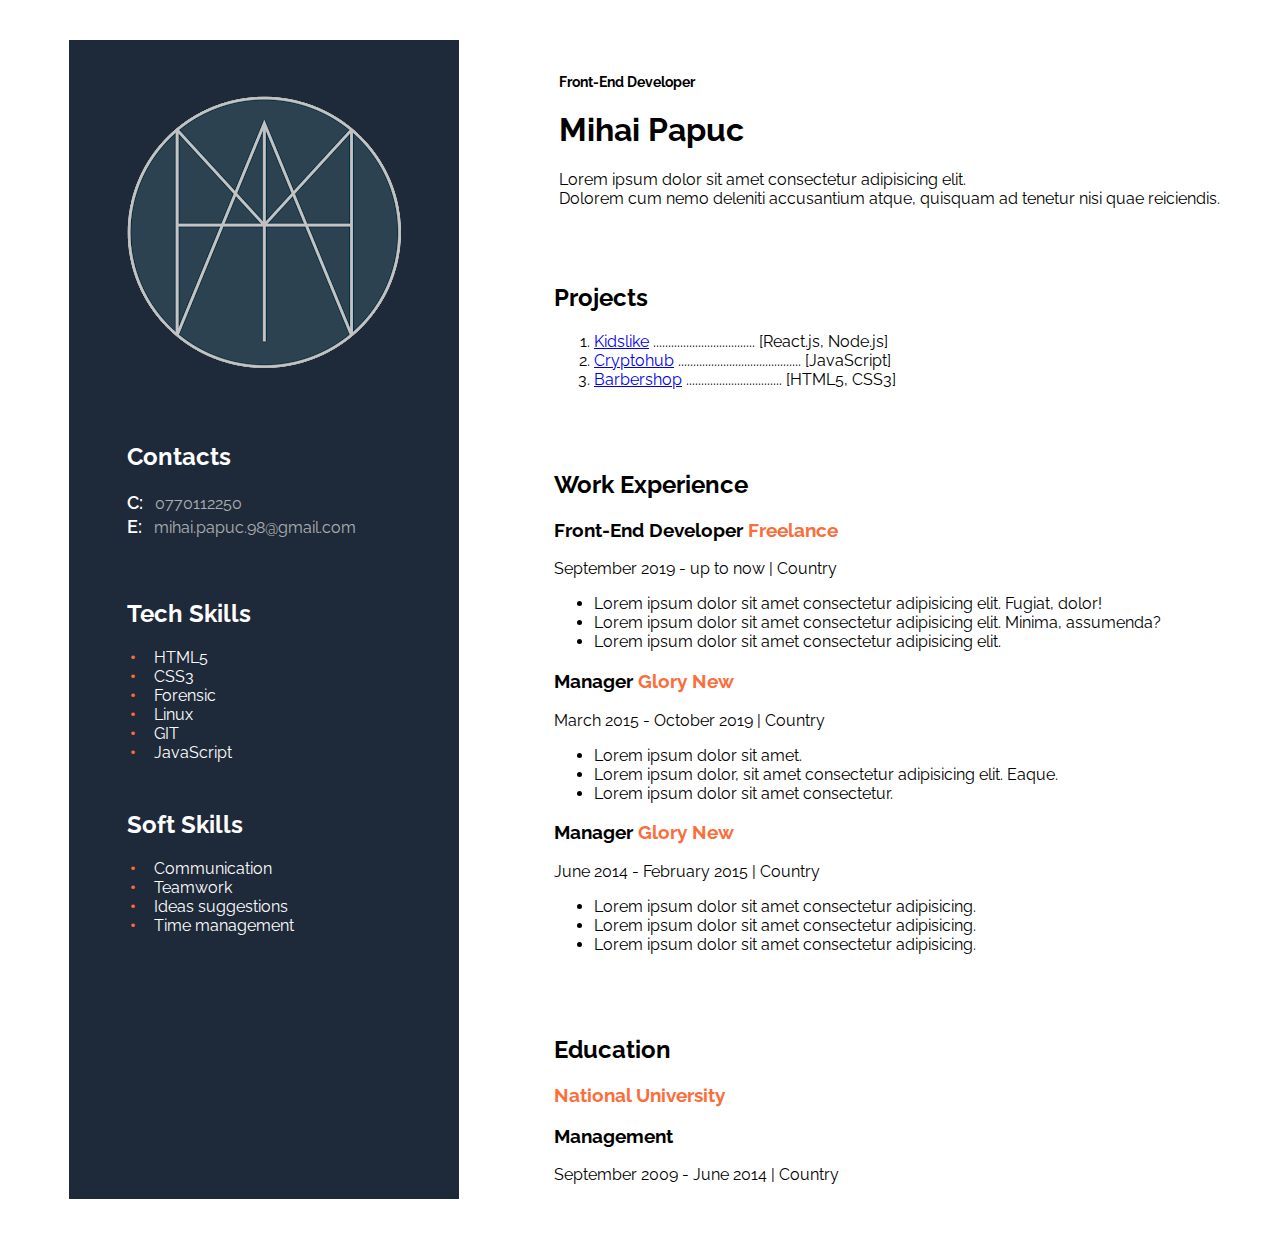
==== root/index.html @ 4900404e "First Commit" ====
<!DOCTYPE html>
<html lang="en">
<head>
    <meta charset="UTF-8">
    <meta http-equiv="X-UA-Compatible" content="IE=edge">
    <meta name="viewport" content="width=device-width, initial-scale=1.0">
    <title>My CV</title>
    <link rel="stylesheet" href="./styles/styles.css">
</head>
<body>
    <!-- Our app -->
    <div class="main-section">
        <!-- Main section -->
        <div class="right-section">
            <!-- Personal information section -->
            <div class="about-me-sec">
                <h3 id="profession">Front-End Developer</h3>
                <h1>Mihai Papuc</h1>
                <span id="description">Lorem ipsum dolor sit amet consectetur adipisicing elit. <br>
                    Dolorem cum nemo deleniti accusantium atque,
                    quisquam ad
                    tenetur nisi quae reiciendis.</span>
            </div>
            <!-- Projects -->
            <div class="projects">
                <h2>Projects</h2>
                <ol>
                    <li class="prj-list" id="firstList"><a href='https://kidslike.p.goit.global/auth'>Kidslike</a>
                        <span>..................................</span>
                        <span>[React.js, Node.js]</span>
                    </li>
                    <li class="prj-list" id="secondList"><a href='https://cryptohub.p.goit.global/'>Cryptohub</a>
                        <span>.........................................</span>
                        <span>[JavaScript]</span>
                    </li>
                    <li class="prj-list" id="thirdList"><a href='https://barbershop.p.goit.global/'>Barbershop</a>
                        <span>................................</span>
                        <span>[HTML5, CSS3]</span>
                    </li>
                </ol>
            </div>
            <!-- Work experience -->
            <div class="jobs">
                <!-- Current job -->
                <div class="current-job">
                    <h2>Work Experience</h2>
                    <h3>Front-End Developer <span style='color:#FB6D3A'>Freelance</span></h3>
                    <span>September 2019 - up to now | Country</span>
                    <ul>
                        <li>Lorem ipsum dolor sit amet consectetur adipisicing elit. Fugiat, dolor!</li>
                        <li>Lorem ipsum dolor sit amet consectetur adipisicing elit. Minima, assumenda?</li>
                        <li>Lorem ipsum dolor sit amet consectetur adipisicing elit.</li>
                    </ul>
                </div>

                <!-- Last job -->
                <div class="last-job">
                    <h3>Manager <span style='color:#FB6D3A'>Glory New</span></h3>
                    <span>March 2015 - October 2019 | Country</span>

                    <ul>
                        <li>Lorem ipsum dolor sit amet.</li>
                        <li>Lorem ipsum dolor, sit amet consectetur adipisicing elit. Eaque.</li>
                        <li>Lorem ipsum dolor sit amet consectetur.</li>
                    </ul>
                </div>

                <!-- First job -->
                <div class="first-job">
                    <h3>Manager <span style='color:#FB6D3A'>Glory New</span></h3>
                    <span>June 2014 - February 2015 | Country</span>
                    <ul>
                        <li>Lorem ipsum dolor sit amet consectetur adipisicing.</li>
                        <li>Lorem ipsum dolor sit amet consectetur adipisicing.</li>
                        <li>Lorem ipsum dolor sit amet consectetur adipisicing.</li>
                    </ul>
                </div>
            </div>

            <!-- Education -->
            <div class="education">
                <h2>Education</h2>
                <h3><span style='color:#FB6D3A'>National University</span></h3>
                <h3>Management</h3>
                <span>September 2009 - June 2014 | Country</span>
            </div>

        </div>
        <!-- Side bar -->
        <aside class="left-section">
            <img src="./img/avatar.png" alt="avatar CV" id="imgProfile">

            <!-- Contacts section -->
            <!-- Phone number -->
            <div class="contacts">
                <div class="contacts-content">
                    <h2 class="left-section-titile">Contacts</h2>
                    <span class="contacts-block">C:</span>
                    <a href="tel:+40770112250" id="phone">0770112250</a>
                </div>

                <!-- Email to -->
                <div class="contacts-content">
                    <span class="contacts-block">E:</span>
                    <a href=" mailto: mihai.papuc.98@gmail.com" id="email">mihai.papuc.98@gmail.com</a>
                </div>
            </div>

            <!-- Tech Skills -->
            <div class="tech-skills">
                <h2>Tech Skills</h2>
                <ul>
                    <li>HTML5</li>
                    <li>CSS3</li>
                    <li>Forensic</li>
                    <li>Linux</li>
                    <li>GIT</li>
                    <li>JavaScript</li>
                </ul>
            </div>

            <!-- Soft Skills -->
            <div class="soft-skills">
                <h2>Soft Skills</h2>
                <ul>
                    <li>Communication</li>
                    <li>Teamwork</li>
                    <li>Ideas suggestions</li>
                    <li>Time management</li>
                </ul>
            </div>
        </aside>
    </div>
</body>
</html>
---- root/styles/styles.css ----
@import url('https://fonts.googleapis.com/css2?family=Raleway:wght@100;400;600;800&family=Roboto:wght@100;500;900&display=swap');

body {
    font-family: "Raleway", sans-serif;
}

.main-section {
    /* Imparte pagina in doua */
    display: flex;
    /* default flex este pe row, si se aseaza in dreapta...design-ul este facut pentru stanga */
    flex-direction: row-reverse;
    /* latimea proiectului---unde se afla content */
    width: 1200px;
    /* in jurul cv-ului este o margine de 40 pixeli */
    margin: 40px auto;

}

#profession {
    font-size: 14px;
    color: #000;
}

/* left section + all components */
.left-section {
    background-color: #1E2939;
    padding: 10px;
    width: 370px;
}

#imgProfile {
    align-content: center;
    padding: 40px;
}

.left-section-title {
    font-size: 20px;
    line-height: 24px;
}

.contacts {
    color: #fff;
    padding-left: 3rem;
    margin-bottom: 60px;
}

.contacts-content {
    font-weight: 600;
}

.contacts-block {
    margin-right: 0.5rem;
    line-height: 24px;
    font-size: 1.1rem;
}

#phone,
#email {
    font-weight: 400;
    color: #e7e6e1;
    text-decoration: none;
    font-size: 1.02rem;
    opacity: 0.7;
}

.tech-skills,
.soft-skills {
    color: #fff;
    padding-left: 3rem;
    margin-bottom: 3rem;
    font-weight: 400;
}

.tech-skills ul {
    list-style: none;
}

.soft-skills ul {
    list-style: none;
}


.tech-skills ul li::before {
    content: "\2022";
    color: #FB6D3A;
    font-weight: 800;
    display: inline-block;
    width: 1.5rem;
    margin-left: -2.3rem;
}

.soft-skills ul {
    list-style: none;
}

.soft-skills ul li::before {
    content: "\2022";
    color: #FB6D3A;
    font-weight: 800;
    display: inline-block;
    width: 1.5rem;
    margin-left: -2.3rem;
}

/* right section + all components */

.right-section {
    margin-left: 80px;
}

.about-me-sec {
    padding: 20px;
}

.projects {
    margin-top: 20px;
    padding: 15px;
}


.jobs {
    padding: 15px;
    margin-top: 15px;
}

.education {
    padding: 15px;
    margin-top: 15px;
}
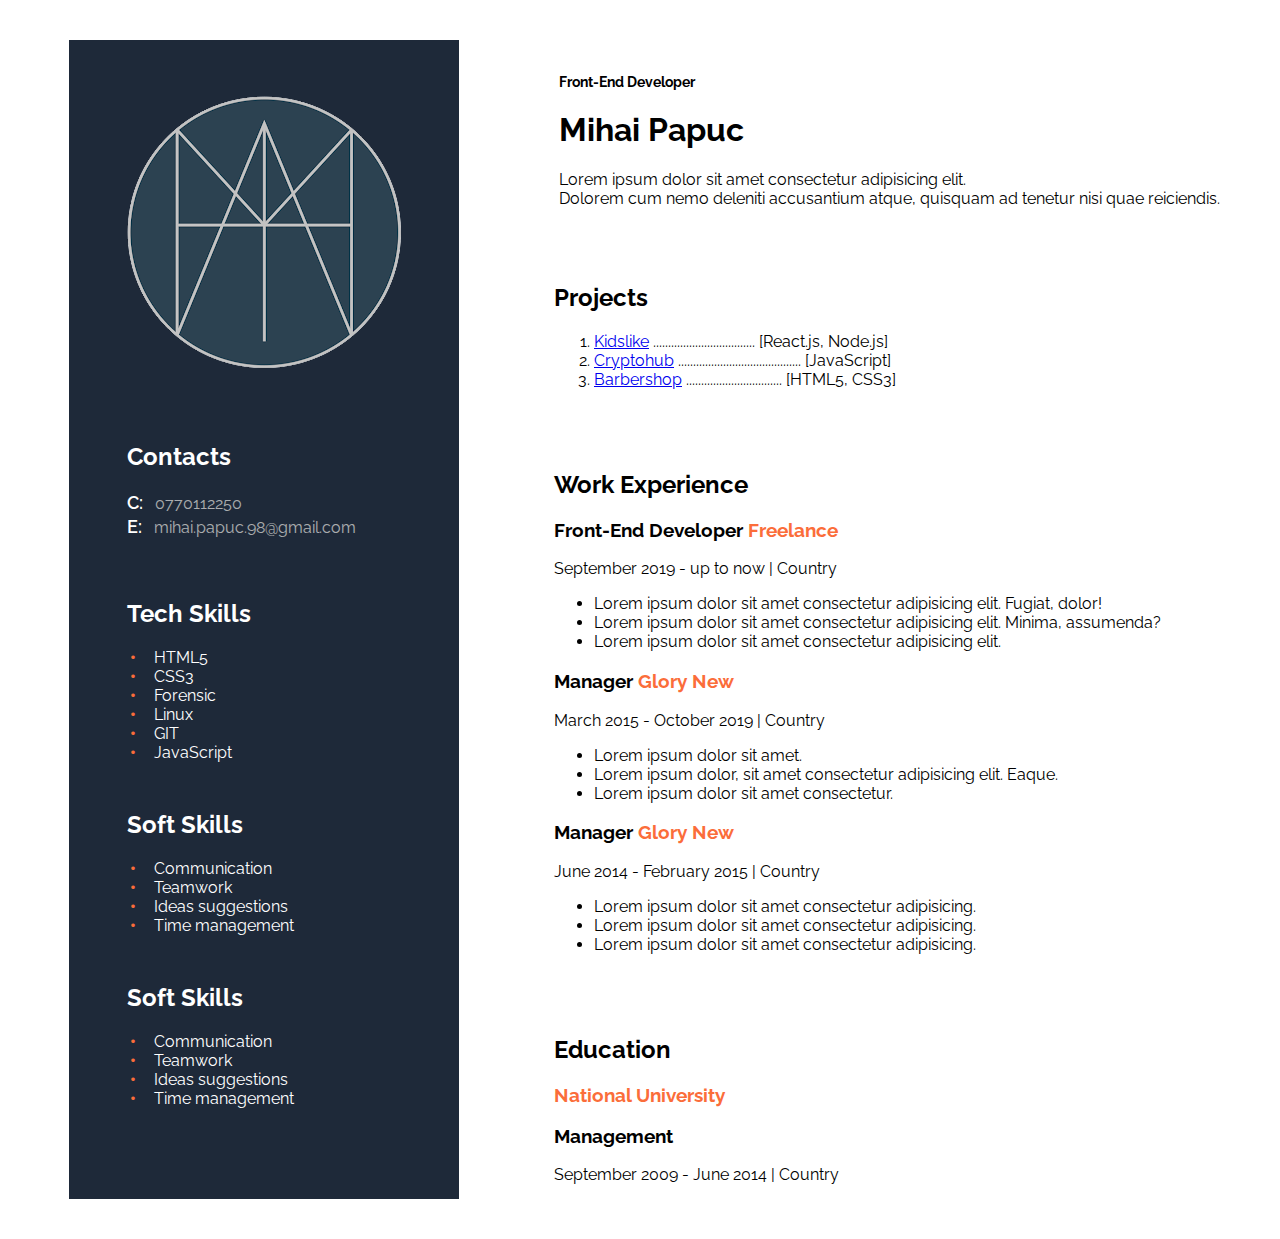
==== commit 2929e9c8: "Add a new div" ====
--- a/root/index.html
+++ b/root/index.html
@@ -129,6 +129,15 @@
                     <li>Time management</li>
                 </ul>
             </div>
+            <div class="soft-skills">
+                <h2>Soft Skills</h2>
+                <ul>
+                    <li>Communication</li>
+                    <li>Teamwork</li>
+                    <li>Ideas suggestions</li>
+                    <li>Time management</li>
+                </ul>
+            </div>
         </aside>
     </div>
 </body>
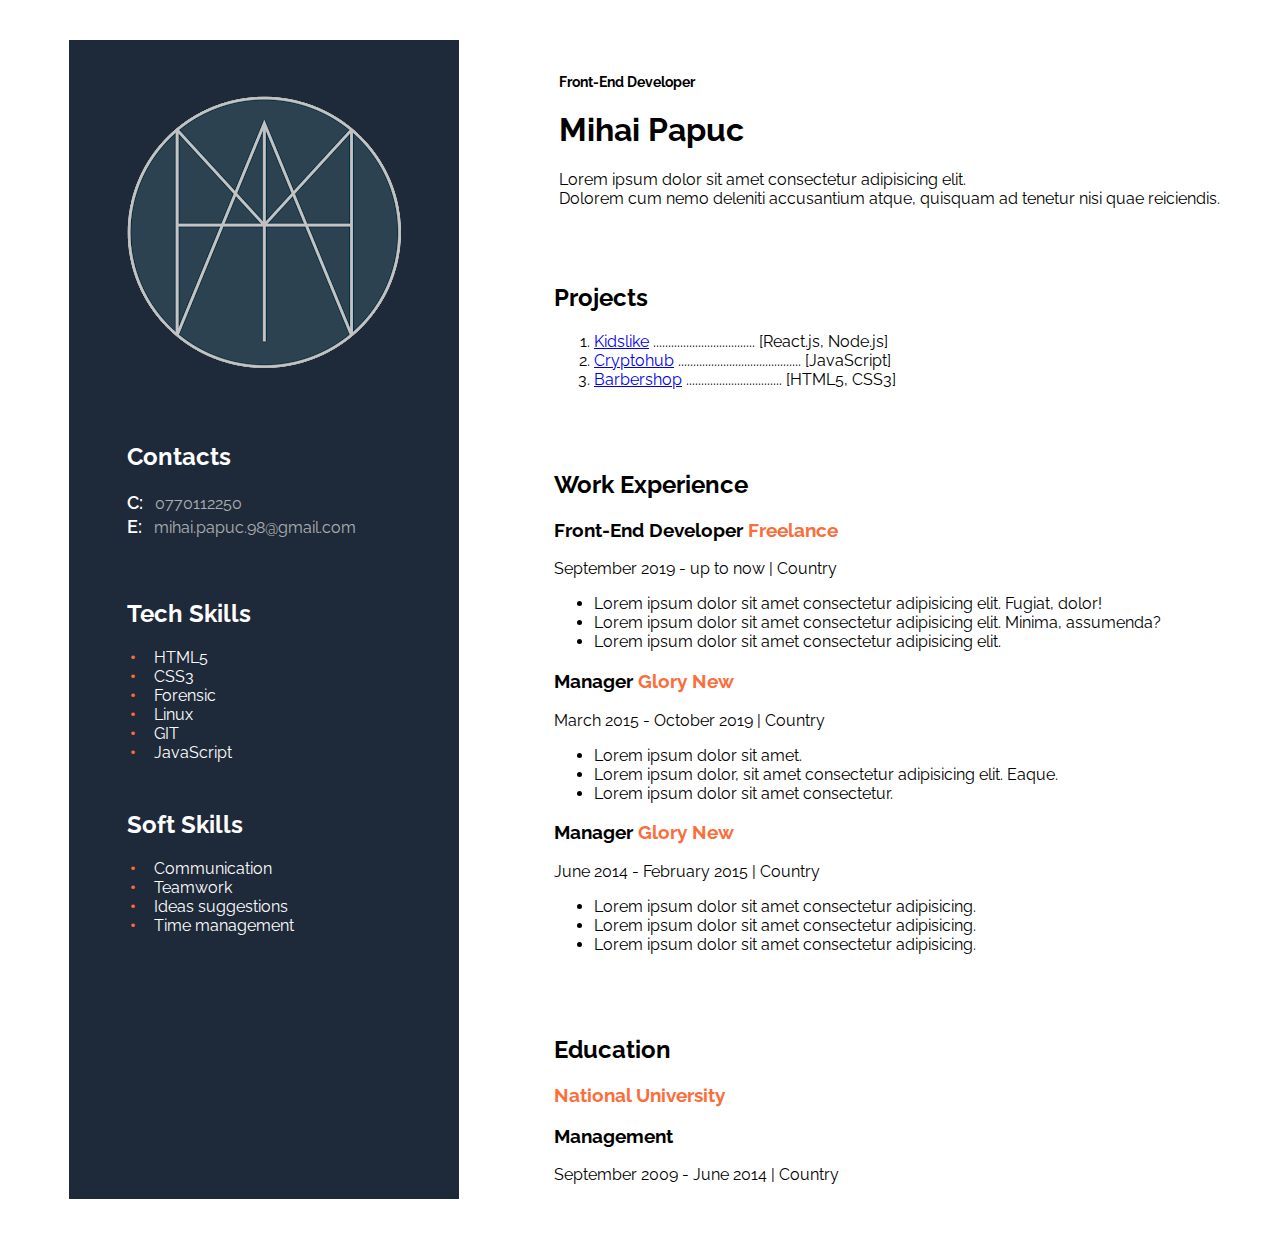
==== commit 01c42b4b: "remove div section" ====
--- a/root/index.html
+++ b/root/index.html
@@ -129,15 +129,6 @@
                     <li>Time management</li>
                 </ul>
             </div>
-            <div class="soft-skills">
-                <h2>Soft Skills</h2>
-                <ul>
-                    <li>Communication</li>
-                    <li>Teamwork</li>
-                    <li>Ideas suggestions</li>
-                    <li>Time management</li>
-                </ul>
-            </div>
         </aside>
     </div>
 </body>
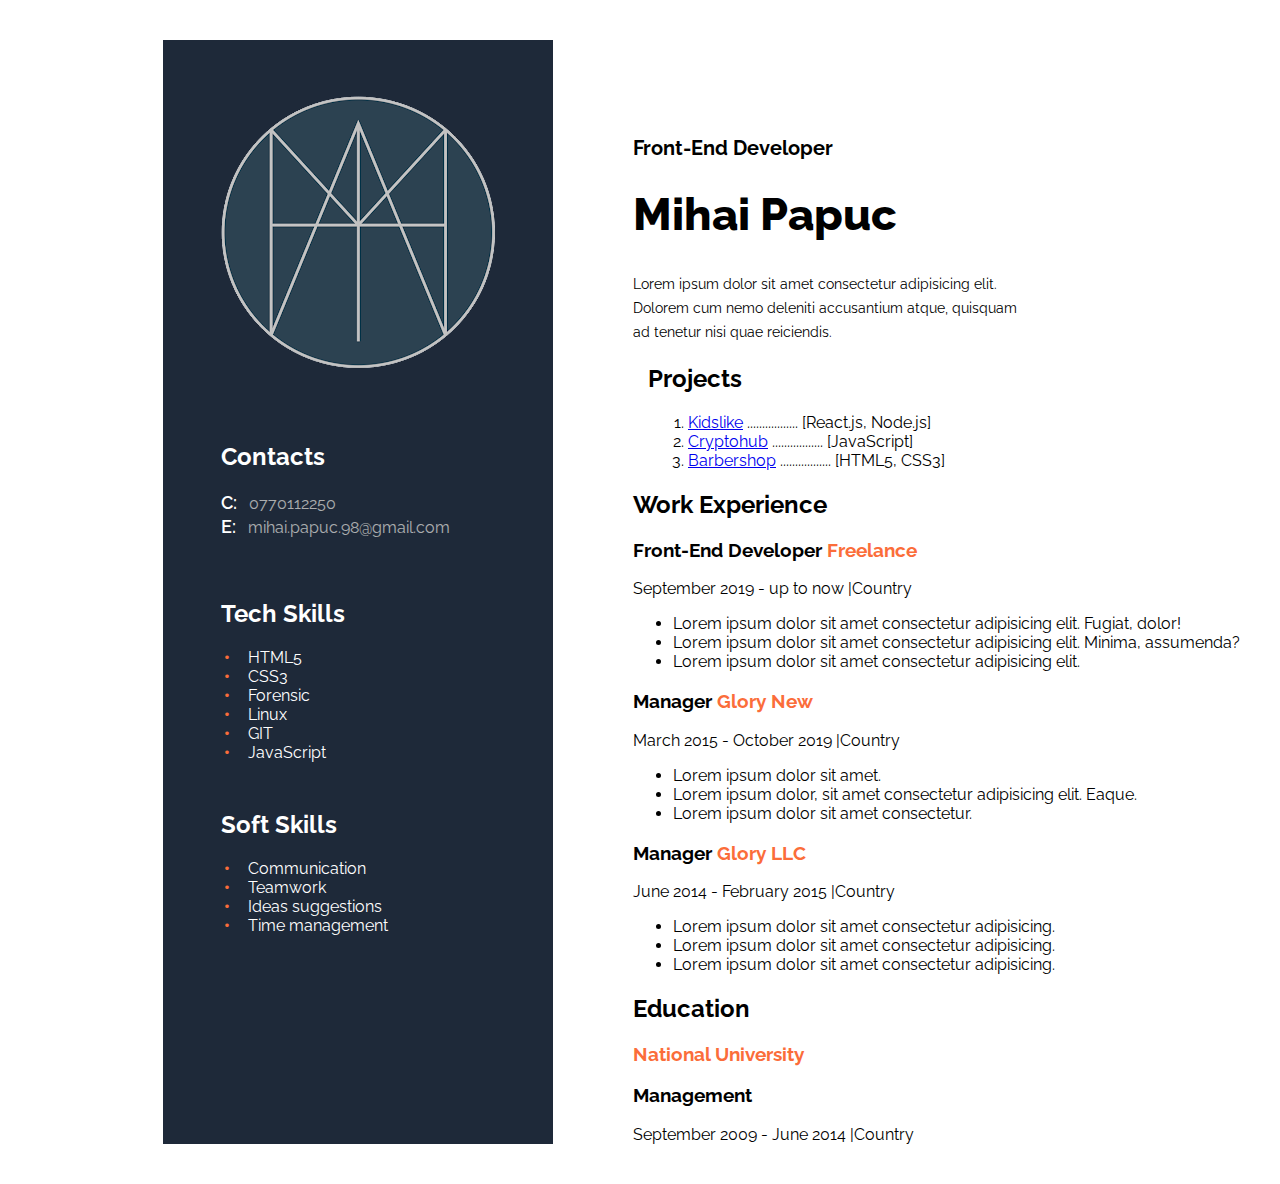
==== commit 74fe806b: "add changes to html" ====
--- a/root/index.html
+++ b/root/index.html
@@ -15,7 +15,7 @@
             <!-- Personal information section -->
             <div class="about-me-sec">
                 <h3 id="profession">Front-End Developer</h3>
-                <h1>Mihai Papuc</h1>
+                <h1 id="personName">Mihai Papuc</h1>
                 <span id="description">Lorem ipsum dolor sit amet consectetur adipisicing elit. <br>
                     Dolorem cum nemo deleniti accusantium atque,
                     quisquam ad
@@ -23,29 +23,39 @@
             </div>
             <!-- Projects -->
             <div class="projects">
-                <h2>Projects</h2>
-                <ol>
-                    <li class="prj-list" id="firstList"><a href='https://kidslike.p.goit.global/auth'>Kidslike</a>
-                        <span>..................................</span>
-                        <span>[React.js, Node.js]</span>
+                <h2 class="right-sec-block-title">Projects</h2>
+                <ol id="olList">
+                    <li class="right-section-list">
+                        <span class="project-items">
+                            <a href='https://kidslike.p.goit.global/auth'>Kidslike</a>
+                            .................
+                            <span class="bracket">[</span>React.js, Node.js<span class="bracket">]</span>
+                        </span>
                     </li>
-                    <li class="prj-list" id="secondList"><a href='https://cryptohub.p.goit.global/'>Cryptohub</a>
-                        <span>.........................................</span>
-                        <span>[JavaScript]</span>
+                    <li class="right-section-list">
+                        <span class="project-items">
+                            <a href='https://cryptohub.p.goit.global/'>Cryptohub</a>
+                            .................
+                            <span class="bracket">[</span>JavaScript<span class="bracket">]</span>
+                        </span>
                     </li>
-                    <li class="prj-list" id="thirdList"><a href='https://barbershop.p.goit.global/'>Barbershop</a>
-                        <span>................................</span>
-                        <span>[HTML5, CSS3]</span>
+                    <li class="right-section-list">
+                        <span class="project-items">
+                            <a href='https://barbershop.p.goit.global/'>Barbershop</a>
+                            .................
+                            <span class="bracket">[</span>HTML5, CSS3<span class="bracket">]</span>
+                        </span>
                     </li>
                 </ol>
             </div>
             <!-- Work experience -->
-            <div class="jobs">
+            <div>
                 <!-- Current job -->
-                <div class="current-job">
-                    <h2>Work Experience</h2>
-                    <h3>Front-End Developer <span style='color:#FB6D3A'>Freelance</span></h3>
-                    <span>September 2019 - up to now | Country</span>
+                <div class="person-jobs">
+                    <h2 class="right-sec-block-title">Work Experience</h2>
+                    <h3 class="job-name">Front-End Developer <span style='color:#FB6D3A'>Freelance</span></h3>
+                    <span class="descript-job">September 2019 - up to now <span
+                            class="line-brake">|</span>Country</span>
                     <ul>
                         <li>Lorem ipsum dolor sit amet consectetur adipisicing elit. Fugiat, dolor!</li>
                         <li>Lorem ipsum dolor sit amet consectetur adipisicing elit. Minima, assumenda?</li>
@@ -54,9 +64,9 @@
                 </div>
 
                 <!-- Last job -->
-                <div class="last-job">
-                    <h3>Manager <span style='color:#FB6D3A'>Glory New</span></h3>
-                    <span>March 2015 - October 2019 | Country</span>
+                <div class="person-jobs">
+                    <h3 class="job-name">Manager <span style='color:#FB6D3A'>Glory New</span></h3>
+                    <span class="descript-job">March 2015 - October 2019 <span class="line-brake">|</span>Country</span>
 
                     <ul>
                         <li>Lorem ipsum dolor sit amet.</li>
@@ -66,9 +76,9 @@
                 </div>
 
                 <!-- First job -->
-                <div class="first-job">
-                    <h3>Manager <span style='color:#FB6D3A'>Glory New</span></h3>
-                    <span>June 2014 - February 2015 | Country</span>
+                <div class="person-jobs">
+                    <h3 class="job-name">Manager <span style='color:#FB6D3A'>Glory LLC</span></h3>
+                    <span class="descript-job">June 2014 - February 2015 <span class="line-brake">|</span>Country</span>
                     <ul>
                         <li>Lorem ipsum dolor sit amet consectetur adipisicing.</li>
                         <li>Lorem ipsum dolor sit amet consectetur adipisicing.</li>
@@ -78,11 +88,11 @@
             </div>
 
             <!-- Education -->
-            <div class="education">
-                <h2>Education</h2>
+            <div>
+                <h2 class="right-sec-block-title">Education</h2>
                 <h3><span style='color:#FB6D3A'>National University</span></h3>
-                <h3>Management</h3>
-                <span>September 2009 - June 2014 | Country</span>
+                <h3 id="studyName">Management</h3>
+                <span id="descriptEducation">September 2009 - June 2014 <span class="line-brake">|</span>Country</span>
             </div>
 
         </div>
--- a/root/styles/styles.css
+++ b/root/styles/styles.css
@@ -16,10 +16,7 @@
 
 }
 
-#profession {
-    font-size: 14px;
-    color: #000;
-}
+
 
 /* left section + all components */
 .left-section {
@@ -106,15 +103,41 @@
 
 .right-section {
     margin-left: 80px;
+    background-color: #fff;
+}
+
+#profession {
+    font-size: 20px;
+    color: #000;
 }
 
 .about-me-sec {
-    padding: 20px;
+    font-style: normal;
+    font-weight: 800;
+    font-size: 14px;
+    line-height: 17px;
+    color: #000;
+    margin-top: 100px;
+    width: 400px;
+}
+
+#personName {
+    margin-top: 30px;
+    font-style: normal;
+    font-weight: 800;
+    font-size: 45px;
+    line-height: 55px;
+}
+
+#description {
+    font-style: normal;
+    font-weight: 400;
+    font-size: 14px;
+    line-height: 24px;
 }
 
 .projects {
-    margin-top: 20px;
-    padding: 15px;
+    margin: 15px;
 }
 
 
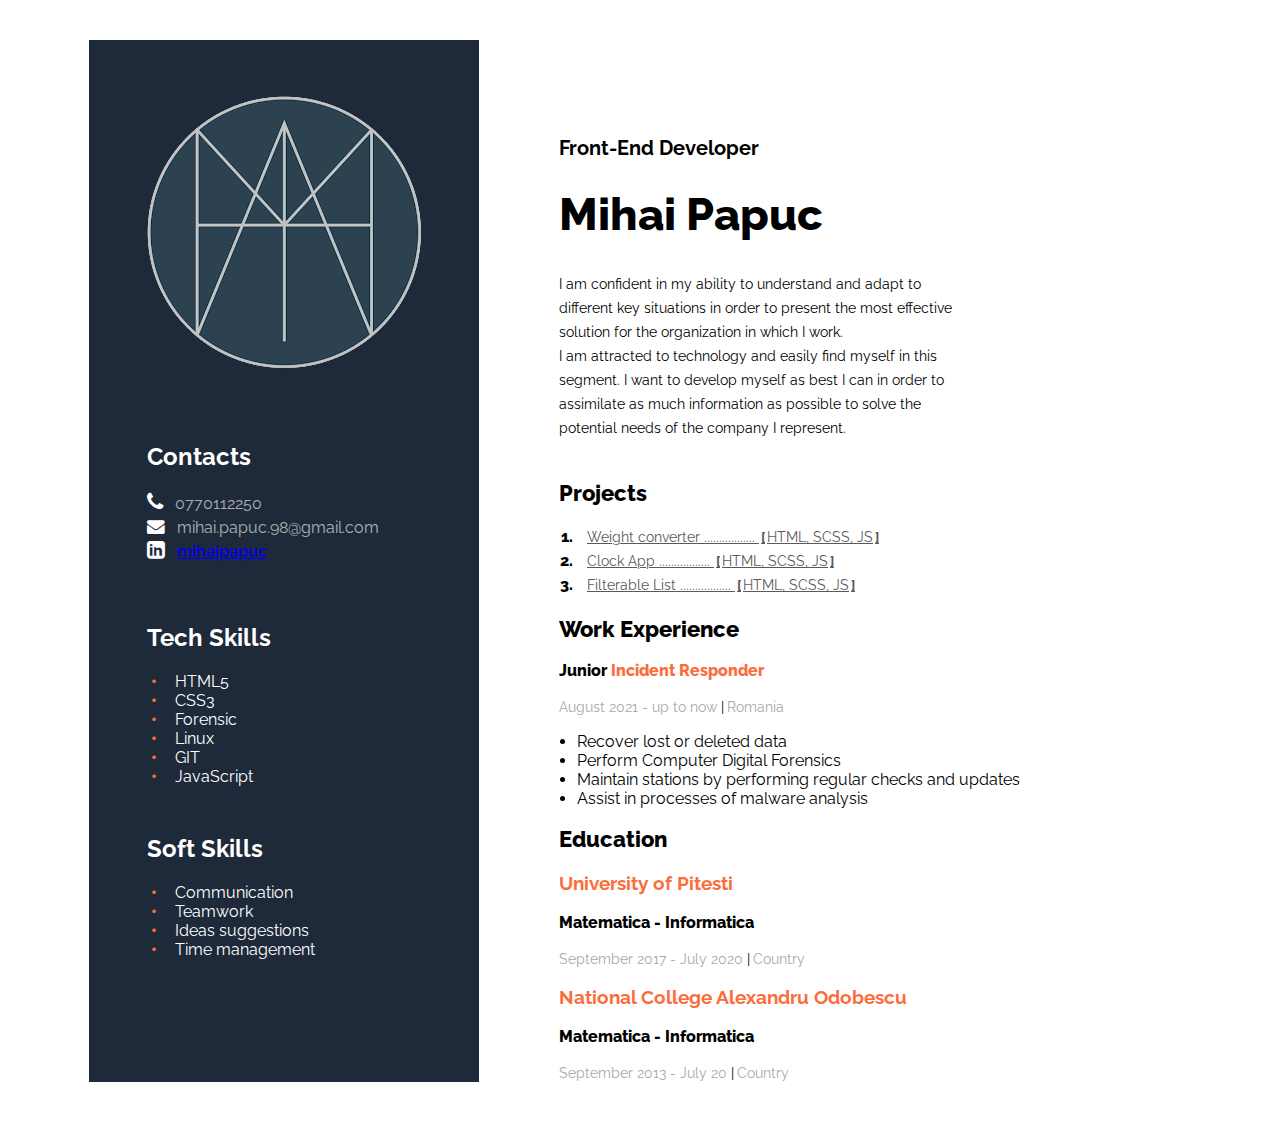
==== commit 9baab06d: "edit content" ====
--- a/root/index.html
+++ b/root/index.html
@@ -6,6 +6,7 @@
     <meta name="viewport" content="width=device-width, initial-scale=1.0">
     <title>My CV</title>
     <link rel="stylesheet" href="./styles/styles.css">
+    <link rel="stylesheet" href="https://cdnjs.cloudflare.com/ajax/libs/font-awesome/4.7.0/css/font-awesome.min.css">
 </head>
 <body>
     <!-- Our app -->
@@ -16,10 +17,13 @@
             <div class="about-me-sec">
                 <h3 id="profession">Front-End Developer</h3>
                 <h1 id="personName">Mihai Papuc</h1>
-                <span id="description">Lorem ipsum dolor sit amet consectetur adipisicing elit. <br>
-                    Dolorem cum nemo deleniti accusantium atque,
-                    quisquam ad
-                    tenetur nisi quae reiciendis.</span>
+                <span id="description">I am confident in my ability to understand and adapt to different key situations
+                    in order to present the most effective
+                    solution for the organization in which I work.<br>
+                    I am attracted to technology and easily find myself in this segment. I want to develop myself as
+                    best I can in order to
+                    assimilate as much information as possible to solve the potential needs of the company I
+                    represent.</span>
             </div>
             <!-- Projects -->
             <div class="projects">
@@ -27,44 +31,45 @@
                 <ol id="olList">
                     <li class="right-section-list">
                         <span class="project-items">
-                            <a href='https://kidslike.p.goit.global/auth'>Kidslike</a>
+                            <a href='https://github.com/MihaiPapuc/Weight-Converter' target="_blank">Weight
+                                converter</a>
                             .................
-                            <span class="bracket">[</span>React.js, Node.js<span class="bracket">]</span>
+                            <span class="bracket">[</span>HTML, SCSS, JS<span class="bracket">]</span>
                         </span>
                     </li>
                     <li class="right-section-list">
                         <span class="project-items">
-                            <a href='https://cryptohub.p.goit.global/'>Cryptohub</a>
+                            <a href='https://github.com/MihaiPapuc/Clock-App' target="_blank">Clock App</a>
                             .................
-                            <span class="bracket">[</span>JavaScript<span class="bracket">]</span>
+                            <span class="bracket">[</span>HTML, SCSS, JS<span class="bracket">]</span>
                         </span>
                     </li>
                     <li class="right-section-list">
                         <span class="project-items">
-                            <a href='https://barbershop.p.goit.global/'>Barbershop</a>
+                            <a href='https://github.com/MihaiPapuc/Filterable-List' target="_blank">Filterable List</a>
                             .................
-                            <span class="bracket">[</span>HTML5, CSS3<span class="bracket">]</span>
+                            <span class="bracket">[</span>HTML, SCSS, JS<span class="bracket">]</span>
                         </span>
                     </li>
                 </ol>
             </div>
             <!-- Work experience -->
-            <div>
+            <div class="work-experience">
                 <!-- Current job -->
                 <div class="person-jobs">
                     <h2 class="right-sec-block-title">Work Experience</h2>
-                    <h3 class="job-name">Front-End Developer <span style='color:#FB6D3A'>Freelance</span></h3>
-                    <span class="descript-job">September 2019 - up to now <span
-                            class="line-brake">|</span>Country</span>
+                    <h3 class="job-name">Junior <span style='color:#FB6D3A'>Incident Responder</span></h3>
+                    <span class="descript-job">August 2021 - up to now <span class="line-brake">|</span>Romania</span>
                     <ul>
-                        <li>Lorem ipsum dolor sit amet consectetur adipisicing elit. Fugiat, dolor!</li>
-                        <li>Lorem ipsum dolor sit amet consectetur adipisicing elit. Minima, assumenda?</li>
-                        <li>Lorem ipsum dolor sit amet consectetur adipisicing elit.</li>
+                        <li>Recover lost or deleted data</li>
+                        <li>Perform Computer Digital Forensics</li>
+                        <li>Maintain stations by performing regular checks and updates</li>
+                        <li>Assist in processes of malware analysis</li>
                     </ul>
                 </div>
 
                 <!-- Last job -->
-                <div class="person-jobs">
+                <!-- <div class="person-jobs">
                     <h3 class="job-name">Manager <span style='color:#FB6D3A'>Glory New</span></h3>
                     <span class="descript-job">March 2015 - October 2019 <span class="line-brake">|</span>Country</span>
 
@@ -73,10 +78,10 @@
                         <li>Lorem ipsum dolor, sit amet consectetur adipisicing elit. Eaque.</li>
                         <li>Lorem ipsum dolor sit amet consectetur.</li>
                     </ul>
-                </div>
+                </div> -->
 
                 <!-- First job -->
-                <div class="person-jobs">
+                <!-- <div class="person-jobs">
                     <h3 class="job-name">Manager <span style='color:#FB6D3A'>Glory LLC</span></h3>
                     <span class="descript-job">June 2014 - February 2015 <span class="line-brake">|</span>Country</span>
                     <ul>
@@ -84,15 +89,18 @@
                         <li>Lorem ipsum dolor sit amet consectetur adipisicing.</li>
                         <li>Lorem ipsum dolor sit amet consectetur adipisicing.</li>
                     </ul>
-                </div>
+                </div> -->
             </div>
 
             <!-- Education -->
-            <div>
+            <div class="education">
                 <h2 class="right-sec-block-title">Education</h2>
-                <h3><span style='color:#FB6D3A'>National University</span></h3>
-                <h3 id="studyName">Management</h3>
-                <span id="descriptEducation">September 2009 - June 2014 <span class="line-brake">|</span>Country</span>
+                <h3><span style='color:#FB6D3A'>University of Pitesti</span></h3>
+                <h3 id="studyName">Matematica - Informatica </h3>
+                <span id="descriptEducation">September 2017 - July 2020 <span class="line-brake">|</span>Country</span>
+                <h3><span style='color:#FB6D3A'>National College Alexandru Odobescu </span></h3>
+                <h3 id="studyName">Matematica - Informatica </h3>
+                <span id="descriptEducation">September 2013 - July 20 <span class="line-brake">|</span>Country</span>
             </div>
 
         </div>
@@ -105,14 +113,25 @@
             <div class="contacts">
                 <div class="contacts-content">
                     <h2 class="left-section-titile">Contacts</h2>
-                    <span class="contacts-block">C:</span>
+                    <span class="contacts-block">
+                        <i class="fa fa-phone" style="font-size: 1.3rem;"></i>
+                    </span>
                     <a href="tel:+40770112250" id="phone">0770112250</a>
                 </div>
 
                 <!-- Email to -->
                 <div class="contacts-content">
-                    <span class="contacts-block">E:</span>
+                    <span class="contacts-block">
+                        <i class="fa fa-envelope" style="font-size: 1.1rem;"></i>
+                    </span>
                     <a href=" mailto: mihai.papuc.98@gmail.com" id="email">mihai.papuc.98@gmail.com</a>
+                </div>
+                <div class="contacts-content">
+                    <span class="contacts-block">
+                        <i class="fa fa-linkedin-square" style="font-size: 1.3rem;"></i>
+                    </span>
+                    <a href="https://www.linkedin.com/in/mihai-papuc-ba2484250/" target="_blank"
+                        id="linkedin">mihaipapuc</a>
                 </div>
             </div>
 
--- a/root/styles/styles.css
+++ b/root/styles/styles.css
@@ -3,6 +3,8 @@
 body {
     font-family: "Raleway", sans-serif;
 }
+
+/* Main section */
 
 .main-section {
     /* Imparte pagina in doua */
@@ -16,9 +18,159 @@
 
 }
 
-
-
-/* left section + all components */
+/* Right section + all components */
+.right-section {
+    margin-left: 80px;
+    margin-right: 220px;
+    background-color: #fff;
+}
+
+/* About me section */
+.about-me-sec {
+    font-style: normal;
+    font-weight: 800;
+    font-size: 14px;
+    line-height: 17px;
+    color: #000;
+    margin-top: 100px;
+    width: 400px;
+}
+
+/* Profession */
+#profession {
+    font-size: 20px;
+    color: #000;
+}
+
+/* Name on the CV */
+#personName {
+    margin-top: 30px;
+    font-style: normal;
+    font-weight: 800;
+    font-size: 45px;
+    line-height: 55px;
+}
+
+/* The CV description */
+#description {
+    font-style: normal;
+    font-weight: 400;
+    font-size: 14px;
+    line-height: 24px;
+}
+
+/* Right section --> Projects */
+.projects {
+    margin-top: 40px;
+    width: 400px;
+}
+
+/* Projects block-title */
+.right-sec-block-title {
+    font-style: none;
+    font-weight: 800;
+    font-size: 22px;
+    line-height: 27px;
+}
+
+/* List custom */
+#olList {
+    margin-left: -1.4rem;
+}
+
+/* List Right section */
+.right-section-list {
+    font-weight: 800;
+    color: #000;
+}
+
+/* Project items - right section */
+.project-items {
+    font-style: normal;
+    font-weight: 400;
+    font-size: 14px;
+    line-height: 24px;
+    text-decoration: underline;
+    color: #595959;
+    margin-left: 10px;
+}
+
+.project-items a:visited {
+    text-decoration: none;
+    background-color: transparent;
+    color: #595959;
+}
+
+.project-items a:link {
+    text-decoration: none;
+    background-color: transparent;
+    color: #595959;
+}
+
+.project-items a:active {
+    text-decoration: none;
+    background-color: transparent;
+    color: #595959;
+}
+
+/* Custom bracket right-section */
+.bracket {
+    font-weight: bold;
+    margin: 2px;
+}
+
+
+
+/* Work experience block */
+
+.person-jobs ul {
+    margin-left: -1.4rem;
+}
+
+.job-name {
+    font-style: normal;
+    font-weight: 800;
+    font-size: 16px;
+    line-height: 20px;
+}
+
+
+.descript-job {
+    font-style: normal;
+    font-weight: 400;
+    font-size: 14px;
+    line-height: 12px;
+    color: #A8A8A8;
+}
+
+
+.line-brake {
+    margin-right: 3px;
+    color: #000;
+}
+
+
+/* Education block */
+
+#studyName {
+    font-style: normal;
+    font-weight: 800;
+    font-size: 16px;
+    line-height: 20px;
+}
+
+#descriptEducation {
+    font-style: normal;
+    font-weight: 400;
+    font-size: 14px;
+    line-height: 12px;
+    color: #A8A8A8;
+}
+
+
+/* Left section + all components */
+
+
 .left-section {
     background-color: #1E2939;
     padding: 10px;
@@ -30,25 +182,25 @@
     padding: 40px;
 }
 
-.left-section-title {
-    font-size: 20px;
-    line-height: 24px;
-}
-
 .contacts {
     color: #fff;
     padding-left: 3rem;
     margin-bottom: 60px;
 }
 
+.left-section-title {
+    font-size: 20px;
+    line-height: 24px;
+}
+
+.contacts-block {
+    margin-right: 0.5rem;
+    line-height: 24px;
+    font-size: 1.1rem;
+}
+
 .contacts-content {
     font-weight: 600;
-}
-
-.contacts-block {
-    margin-right: 0.5rem;
-    line-height: 24px;
-    font-size: 1.1rem;
 }
 
 #phone,
@@ -97,56 +249,4 @@
     display: inline-block;
     width: 1.5rem;
     margin-left: -2.3rem;
-}
-
-/* right section + all components */
-
-.right-section {
-    margin-left: 80px;
-    background-color: #fff;
-}
-
-#profession {
-    font-size: 20px;
-    color: #000;
-}
-
-.about-me-sec {
-    font-style: normal;
-    font-weight: 800;
-    font-size: 14px;
-    line-height: 17px;
-    color: #000;
-    margin-top: 100px;
-    width: 400px;
-}
-
-#personName {
-    margin-top: 30px;
-    font-style: normal;
-    font-weight: 800;
-    font-size: 45px;
-    line-height: 55px;
-}
-
-#description {
-    font-style: normal;
-    font-weight: 400;
-    font-size: 14px;
-    line-height: 24px;
-}
-
-.projects {
-    margin: 15px;
-}
-
-
-.jobs {
-    padding: 15px;
-    margin-top: 15px;
-}
-
-.education {
-    padding: 15px;
-    margin-top: 15px;
 }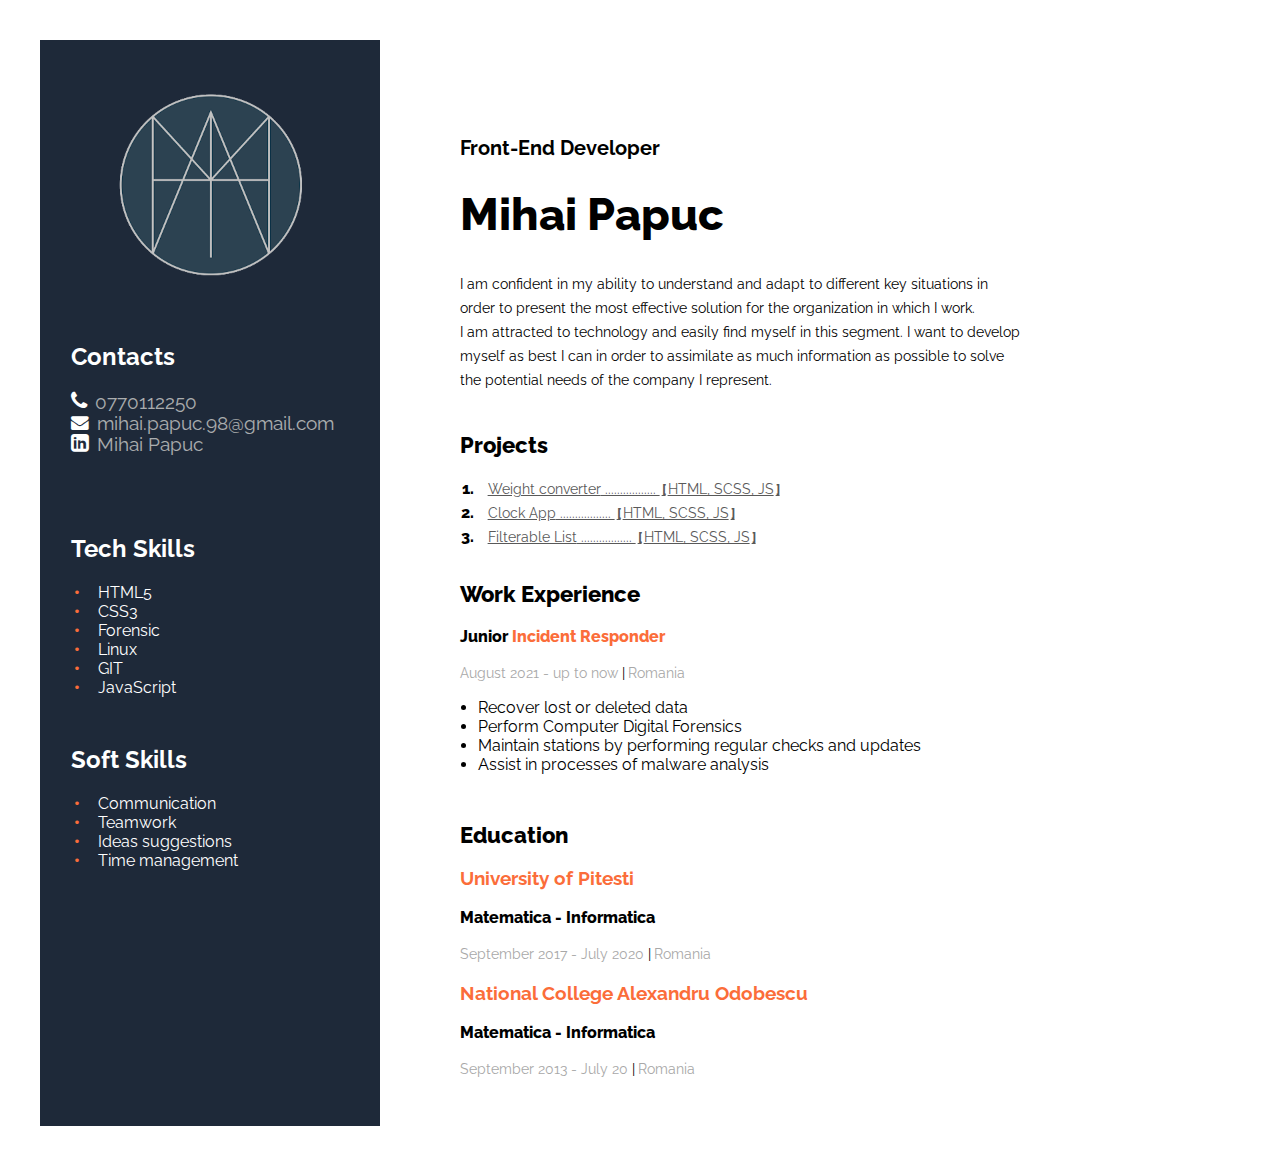
==== commit 47335671: "change html comment" ====
--- a/root/index.html
+++ b/root/index.html
@@ -71,7 +71,7 @@
                 <!-- Last job -->
                 <!-- <div class="person-jobs">
                     <h3 class="job-name">Manager <span style='color:#FB6D3A'>Glory New</span></h3>
-                    <span class="descript-job">March 2015 - October 2019 <span class="line-brake">|</span>Country</span>
+                    <span class="descript-job">March 2015 - October 2019 <span class="line-brake">|</span>Romania</span>
 
                     <ul>
                         <li>Lorem ipsum dolor sit amet.</li>
@@ -83,7 +83,7 @@
                 <!-- First job -->
                 <!-- <div class="person-jobs">
                     <h3 class="job-name">Manager <span style='color:#FB6D3A'>Glory LLC</span></h3>
-                    <span class="descript-job">June 2014 - February 2015 <span class="line-brake">|</span>Country</span>
+                    <span class="descript-job">June 2014 - February 2015 <span class="line-brake">|</span>Romania</span>
                     <ul>
                         <li>Lorem ipsum dolor sit amet consectetur adipisicing.</li>
                         <li>Lorem ipsum dolor sit amet consectetur adipisicing.</li>
@@ -97,10 +97,10 @@
                 <h2 class="right-sec-block-title">Education</h2>
                 <h3><span style='color:#FB6D3A'>University of Pitesti</span></h3>
                 <h3 id="studyName">Matematica - Informatica </h3>
-                <span id="descriptEducation">September 2017 - July 2020 <span class="line-brake">|</span>Country</span>
+                <span id="descriptEducation">September 2017 - July 2020 <span class="line-brake">|</span>Romania</span>
                 <h3><span style='color:#FB6D3A'>National College Alexandru Odobescu </span></h3>
                 <h3 id="studyName">Matematica - Informatica </h3>
-                <span id="descriptEducation">September 2013 - July 20 <span class="line-brake">|</span>Country</span>
+                <span id="descriptEducation">September 2013 - July 20 <span class="line-brake">|</span>Romania</span>
             </div>
 
         </div>
@@ -130,8 +130,8 @@
                     <span class="contacts-block">
                         <i class="fa fa-linkedin-square" style="font-size: 1.3rem;"></i>
                     </span>
-                    <a href="https://www.linkedin.com/in/mihai-papuc-ba2484250/" target="_blank"
-                        id="linkedin">mihaipapuc</a>
+                    <a href="https://www.linkedin.com/in/mihai-papuc-ba2484250/" target="_blank" id="linkedin">Mihai
+                        Papuc</a>
                 </div>
             </div>
 
--- a/root/styles/styles.css
+++ b/root/styles/styles.css
@@ -15,7 +15,6 @@
     width: 1200px;
     /* in jurul cv-ului este o margine de 40 pixeli */
     margin: 40px auto;
-
 }
 
 /* Right section + all components */
@@ -33,7 +32,7 @@
     line-height: 17px;
     color: #000;
     margin-top: 100px;
-    width: 400px;
+    width: 35rem;
 }
 
 /* Profession */
@@ -62,7 +61,7 @@
 /* Right section --> Projects */
 .projects {
     margin-top: 40px;
-    width: 400px;
+    width: 550px;
 }
 
 /* Projects block-title */
@@ -123,6 +122,11 @@
 
 /* Work experience block */
 
+.work-experience {
+    margin-top: 2rem;
+    margin-bottom: 2rem;
+}
+
 .person-jobs ul {
     margin-left: -1.4rem;
 }
@@ -151,6 +155,10 @@
 
 
 /* Education block */
+
+.education {
+    margin-top: 3rem;
+}
 
 #studyName {
     font-style: normal;
@@ -175,17 +183,22 @@
     background-color: #1E2939;
     padding: 10px;
     width: 370px;
+    /* padding-bottom: auto; */
+    padding-bottom: 15rem;
 }
 
 #imgProfile {
-    align-content: center;
+    display: block;
+    margin-left: auto;
+    margin-right: auto;
+    width: 60%;
     padding: 40px;
 }
 
 .contacts {
     color: #fff;
-    padding-left: 3rem;
-    margin-bottom: 60px;
+    padding-left: 1.3rem;
+    margin-bottom: 5rem;
 }
 
 .left-section-title {
@@ -195,8 +208,8 @@
 
 .contacts-block {
     margin-right: 0.5rem;
-    line-height: 24px;
     font-size: 1.1rem;
+    position: relative;
 }
 
 .contacts-content {
@@ -204,20 +217,38 @@
 }
 
 #phone,
-#email {
+#email,
+#linkedin {
     font-weight: 400;
     color: #e7e6e1;
     text-decoration: none;
-    font-size: 1.02rem;
+    font-size: 1.2rem;
     opacity: 0.7;
+    position: absolute;
+    padding-bottom: 2rem;
+    padding-left: 0.rem;
+}
+
+#linkedin a:visited {
+    text-decoration: none;
+    color: #e7e6e1;
+}
+
+#linkedin a:active {
+    text-decoration: none;
+    color: #e7e6e1;
 }
 
 .tech-skills,
 .soft-skills {
     color: #fff;
-    padding-left: 3rem;
+    padding-left: 1.3rem;
+    /* margin-bottom: 3rem; */
+    font-weight: 400;
+}
+
+.tech-skills {
     margin-bottom: 3rem;
-    font-weight: 400;
 }
 
 .tech-skills ul {
